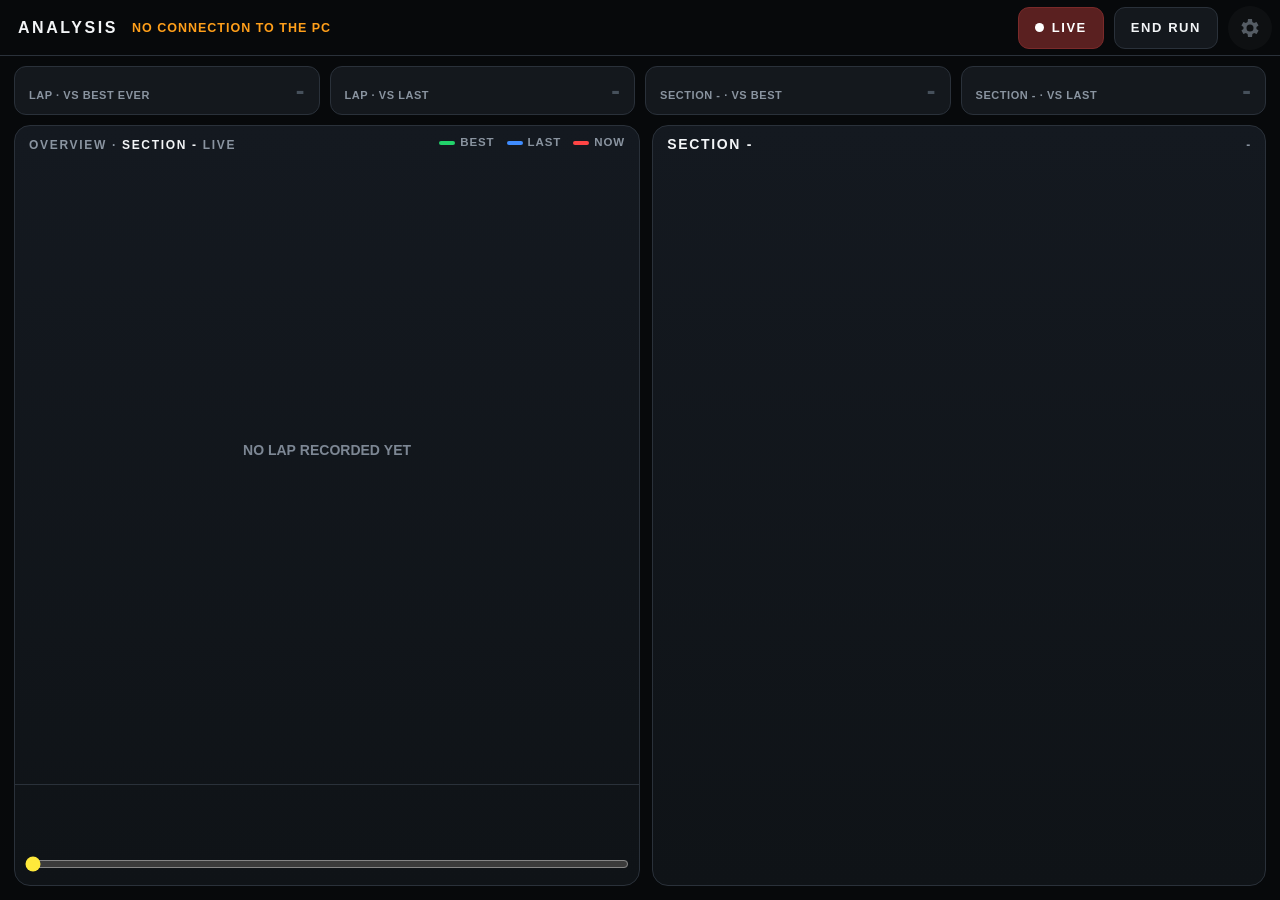
==== ui/analysis.html @ 8145147d "Add the analysis page: lap recorder, sections, baselines, map and graphs - core/recorder.py: records" ====
<!doctype html>
<html lang="en">
<head>
<meta charset="utf-8">
<meta name="viewport" content="width=device-width, initial-scale=1, maximum-scale=1, user-scalable=no, viewport-fit=cover">
<meta name="apple-mobile-web-app-capable" content="yes">
<meta name="mobile-web-app-capable" content="yes">
<meta name="apple-mobile-web-app-status-bar-style" content="black-translucent">
<meta name="apple-mobile-web-app-title" content="Analysis">
<meta name="theme-color" content="#07090b">
<link rel="apple-touch-icon" href="apple-touch-icon.png">
<title>Analysis</title>
<link rel="stylesheet" href="css/base.css">
<link id="rd-style" rel="stylesheet" href="styles/analysis/standard.css">
</head>
<!-- Analysis: where the time goes, section by section (docs/ANALYSIS.md). The bridge records the laps
     (core/recorder.py); this page shows the map with the sections on the left and the graphs of one
     section on the right: green = best (baseline), blue = last lap, red = the lap now. -->
<body data-page="analysis" data-styles="standard">
<main class="an">
  <header class="bar">
    <span class="title">ANALYSIS</span>
    <span class="what" id="what">WAITING FOR THE GAME</span>
    <span class="right">
      <button class="btn live on" id="live"><i></i>LIVE</button>
      <button class="btn review" id="review" hidden>TO REVIEW <b id="review-n">0</b></button>
      <button class="btn" id="end">END RUN</button>
      <button class="rd-tool settings" aria-label="Settings"></button>
    </span>
  </header>
  <section class="deltas">
    <div class="dl"><span>LAP · VS BEST EVER</span><b id="d-lap-best">-</b></div>
    <div class="dl"><span>LAP · VS LAST</span><b id="d-lap-last">-</b></div>
    <div class="dl"><span id="d-sec-best-t">SECTION · VS BEST</span><b id="d-sec-best">-</b></div>
    <div class="dl"><span id="d-sec-last-t">SECTION · VS LAST</span><b id="d-sec-last">-</b></div>
  </section>
  <section class="main">
    <div class="card mapcard">
      <div class="mapwrap"><canvas id="map"></canvas></div>
      <span class="tag" id="map-tag">OVERVIEW</span>
      <span class="legend"><span><i class="best"></i>BEST</span><span><i class="last"></i>LAST</span><span><i class="now"></i>NOW</span></span>
      <div class="strip">
        <div class="cells" id="cells"></div>
        <input type="range" id="slider" min="0" max="100" value="0" aria-label="Scroll the sections">
      </div>
    </div>
    <div class="card graphs">
      <div class="gh"><b id="g-title">SECTION -</b><span id="g-sub">-</span></div>
      <div class="gwrap"><canvas id="graphs"></canvas></div>
    </div>
  </section>
</main>
<div class="overlay" id="overlay" hidden></div>
<div class="pop" id="pop" hidden>
  <h3>TO REVIEW <span>NOTHING IS SAVED WITHOUT A TAP</span></h3>
  <div id="offers"></div>
  <div class="poprow">
    <button class="sbtn save wide" id="save-all">SAVE ALL</button>
    <button class="sbtn wide" id="pop-close">CLOSE</button>
  </div>
  <div class="undo" id="undo" hidden><span>Last saved: <b id="undo-label"></b> · previous baseline kept</span><button class="sbtn" id="undo-btn">UNDO</button></div>
</div>
<div class="modal" id="modal" hidden>
  <h2>RUN ENDED</h2>
  <div class="sub" id="m-sub"></div>
  <div class="stats">
    <div><span>LAPS</span><b id="m-laps">-</b></div>
    <div><span>BEST LAP</span><b id="m-best">-</b></div>
    <div><span>TO REVIEW</span><b id="m-open">-</b></div>
    <div><span>LAP FILES</span><b id="m-mb">-</b></div>
  </div>
  <div class="m-open" id="m-open-h"><h4>STILL TO REVIEW</h4><button class="sbtn save" id="m-save-all">SAVE ALL</button></div>
  <div class="m-offers" id="m-offers"></div>
  <div class="choice">
    <button class="big" id="keep-all">KEEP ALL LAPS<small id="keep-all-s"></small></button>
    <button class="big warn" id="keep-base">KEEP BASELINES ONLY<small id="keep-base-s"></small></button>
  </div>
</div>
<div class="rd-nodata"></div>
<script src="js/rd.js"></script>
<script src="js/analysis.js"></script>
<script>
  RD.start({ toolbar: false });
  const settings = document.querySelector(".settings");
  settings.innerHTML = RD.icons.gear;
  settings.addEventListener("click", () => RD.settings.open());
  RD.loadInfo();
  RD.analysis();
</script>
</body>
</html>
---- ui/css/base.css ----
/* Racing Dashboard base: colours, page lock, LED strip, RPM bar, toolbar, settings, buttons.
   Page styles (ui/styles/<page>/<style>.css) build on these tokens and classes. */

:root {
  --bg: #0a0c0f;
  --panel: #14181d;
  --panel-2: #1c2128;
  --line: #2a313a;
  --text: #f3f5f7;
  --dim: #8a94a0;
  --green: #22d36b;
  --yellow: #ffcc1f;
  --red: #ff3434;
  --blue: #2f7dff;
  --amber: #ff9f1a;
  --font: -apple-system, BlinkMacSystemFont, "SF Pro Display", "Segoe UI", Roboto, "Helvetica Neue", Arial, sans-serif;
  --mono: "SF Mono", ui-monospace, Menlo, Consolas, monospace;
  --touch: 56px;
  --safe-t: env(safe-area-inset-top, 0px);
  --safe-r: env(safe-area-inset-right, 0px);
  --safe-b: env(safe-area-inset-bottom, 0px);
  --safe-l: env(safe-area-inset-left, 0px);
  color-scheme: dark;
}

* { box-sizing: border-box; }

html, body {
  margin: 0;
  height: 100%;
  overflow: hidden;
  background: var(--bg);
  color: var(--text);
  font-family: var(--font);
  font-variant-numeric: tabular-nums;
  -webkit-text-size-adjust: 100%;
  -webkit-user-select: none;
  user-select: none;
  -webkit-touch-callout: none;
  -webkit-tap-highlight-color: transparent;
  touch-action: manipulation;
  overscroll-behavior: none;
}

button {
  font: inherit;
  color: inherit;
  background: none;
  border: 0;
  padding: 0;
  cursor: pointer;
  touch-action: manipulation;
}

/* ------------------------------------------------------------ LED shift strip */

/* The LEDs are round and as tall as the strip: give .rd-leds a height. */
.rd-leds {
  display: flex;
  justify-content: space-evenly;
  align-items: center;
}
.rd-leds i {
  flex: none;
  height: 100%;
  aspect-ratio: 1;
  border-radius: 50%;
  background: #1b2027;
  box-shadow: inset 0 0 0 1px #262d36;
}
.rd-leds i.on.g { background: var(--green); box-shadow: 0 0 12px var(--green); }
.rd-leds i.on.y { background: var(--yellow); box-shadow: 0 0 12px var(--yellow); }
.rd-leds i.on.r { background: var(--red); box-shadow: 0 0 12px var(--red); }
.rd-leds.shift i, .rd-leds.shift i.on { background: var(--blue); box-shadow: 0 0 16px var(--blue); animation: rd-flash 0.16s steps(1) infinite; }
.rd-leds.limiter i, .rd-leds.limiter i.on { background: var(--red); box-shadow: 0 0 16px var(--red); animation: rd-flash 0.1s steps(1) infinite; }

@keyframes rd-flash { 50% { opacity: 0.15; } }

/* ------------------------------------------------------------ rev lights (fields) */

/* Give .rd-revlights a height; the fields share the width. Unlit fields show a dim version of their colour. */
.rd-revlights {
  display: grid;
  grid-auto-flow: column;
  grid-auto-columns: 1fr;
  gap: 1.4vmin;
}
.rd-revlights i { border-radius: 0.6vmin; opacity: 0.15; }
.rd-revlights i.b { background: var(--blue); }
.rd-revlights i.g { background: var(--green); }
.rd-revlights i.y { background: var(--yellow); }
.rd-revlights i.r { background: var(--red); }
.rd-revlights i.on { opacity: 1; }
.rd-revlights i.on.b { box-shadow: 0 0 3vmin var(--blue); }
.rd-revlights i.on.g { box-shadow: 0 0 3vmin var(--green); }
.rd-revlights i.on.y { box-shadow: 0 0 3vmin var(--yellow); }
.rd-revlights i.on.r { box-shadow: 0 0 3vmin var(--red); }
.rd-revlights.shift i { animation: rd-flash 0.16s steps(1) infinite; }
.rd-revlights.limiter i { animation: rd-flash 0.1s steps(1) infinite; }

/* ------------------------------------------------------------ RPM bar */

.rd-rpmbar {
  --rpm: 0;
  --shift: 0.95;
  position: relative;
  overflow: hidden;
  background: #161a20;
  border-radius: 6px;
  box-shadow: inset 0 0 0 1px var(--line);
}
.rd-rpmbar .fill {
  position: absolute;
  inset: 0;
  /* the gradient stays fixed over the whole bar; the clip shows the part up to the rpm */
  clip-path: inset(0 calc((1 - var(--rpm)) * 100%) 0 0);
  background: linear-gradient(90deg, #1aa857, var(--green) 55%, var(--yellow) 80%, var(--red));
}
.rd-rpmbar.high .fill { filter: brightness(1.15); }
.rd-rpmbar.shift .fill { background: var(--blue); animation: rd-flash 0.16s steps(1) infinite; }
.rd-rpmbar .mark {
  position: absolute;
  top: 0;
  bottom: 0;
  left: calc(var(--shift) * 100%);
  width: 3px;
  margin-left: -1px;
  background: var(--text);
  opacity: 0.7;
}

/* ------------------------------------------------------------ no data */

.rd-nodata {
  display: none;
  position: fixed;
  left: 50%;
  bottom: calc(18px + var(--safe-b));
  transform: translateX(-50%);
  padding: 8px 16px;
  border-radius: 999px;
  background: #3a1d1d;
  color: #ffb3b3;
  font-size: 14px;
  font-weight: 700;
  letter-spacing: 0.08em;
  white-space: nowrap;
  z-index: 5;
}
.rd-notice .rd-nodata { display: block; }

/* ------------------------------------------------------------ toolbar */

.rd-toolbar {
  position: fixed;
  right: calc(8px + var(--safe-r));
  bottom: calc(8px + var(--safe-b));
  display: flex;
  gap: 8px;
  z-index: 10;
}
.rd-tool {
  width: 44px;
  height: 44px;
  border-radius: 50%;
  display: grid;
  place-items: center;
  color: var(--dim);
  background: rgba(255, 255, 255, 0.05);
  opacity: 0.55;
}
.rd-tool:active { opacity: 1; background: rgba(255, 255, 255, 0.15); }
.rd-tool svg { width: 24px; height: 24px; }

/* ------------------------------------------------------------ toast */

#rd-toast {
  position: fixed;
  left: 50%;
  top: calc(16px + var(--safe-t));
  transform: translate(-50%, -150%);
  padding: 10px 18px;
  border-radius: 10px;
  background: #2a2f37;
  color: var(--text);
  font-size: 15px;
  font-weight: 700;
  letter-spacing: 0.05em;
  transition: transform 0.2s;
  z-index: 30;
  max-width: 90vw;
  text-align: center;
}
#rd-toast.show { transform: translate(-50%, 0); }

/* ------------------------------------------------------------ settings overlay */

#rd-settings {
  position: fixed;
  inset: 0;
  z-index: 20;
  background: var(--bg);
  display: flex;
  flex-direction: column;
  padding: calc(12px + var(--safe-t)) calc(16px + var(--safe-r)) calc(12px + var(--safe-b)) calc(16px + var(--safe-l));
}
#rd-settings header {
  display: flex;
  align-items: center;
  justify-content: space-between;
  padding-bottom: 8px;
  border-bottom: 1px solid var(--line);
}
#rd-settings h2 { margin: 0; font-size: 20px; letter-spacing: 0.12em; }
.rd-back {
  min-width: 96px;
  min-height: var(--touch);
  border-radius: 10px;
  background: var(--panel-2);
  font-weight: 800;
  letter-spacing: 0.1em;
}
.rd-set-body { overflow-y: auto; -webkit-overflow-scrolling: touch; padding: 8px 0 24px; }
.rd-set-row { padding: 10px 0; border-bottom: 1px solid var(--panel-2); }
.rd-set-row h3 { margin: 0 0 8px; font-size: 13px; color: var(--dim); letter-spacing: 0.12em; }
.rd-choices { display: flex; flex-wrap: wrap; gap: 8px; }
.rd-choice {
  min-height: var(--touch);
  min-width: 96px;
  padding: 0 16px;
  border-radius: 10px;
  background: var(--panel);
  box-shadow: inset 0 0 0 1px var(--line);
  font-weight: 700;
  letter-spacing: 0.06em;
}
.rd-choice.active { background: var(--text); color: var(--bg); box-shadow: none; }
.rd-note { margin: 8px 0 0; color: var(--dim); font-size: 13px; }
.rd-info dl { display: grid; grid-template-columns: max-content 1fr; gap: 6px 16px; margin: 0; font-size: 15px; }
.rd-info dt { color: var(--dim); letter-spacing: 0.06em; }
.rd-info dd { margin: 0; overflow-wrap: anywhere; }

/* ------------------------------------------------------------ game buttons */

.rd-btn {
  position: relative;
  min-height: var(--touch);
  min-width: var(--touch);
  border-radius: 12px;
  background: var(--panel-2);
  box-shadow: inset 0 0 0 1px var(--line), 0 2px 0 #050608;
  display: flex;
  flex-direction: column;
  align-items: center;
  justify-content: center;
  gap: 4px;
  font-weight: 800;
  letter-spacing: 0.08em;
  text-align: center;
}
.rd-btn .val { font-size: 0.8em; color: var(--dim); font-weight: 700; }
.rd-btn.on { box-shadow: inset 0 0 0 2px var(--green), 0 2px 0 #050608; }
.rd-btn.on .val { color: var(--green); }
.rd-btn.pressed, .rd-btn:active { background: #2c333d; transform: translateY(1px); }
.rd-btn.hold::after {
  content: "HOLD";
  position: absolute;
  top: 6px;
  right: 8px;
  font-size: 9px;
  color: var(--dim);
  letter-spacing: 0.1em;
}
.rd-btn:disabled { opacity: 0.3; box-shadow: inset 0 0 0 1px var(--line); }
.rd-btn:disabled .val::after { content: "NO KEY"; }
---- ui/styles/analysis/standard.css ----
/* Analysis, style STANDARD: map with sections left, graphs of one section right (iPad landscape).
   Colours of the lines: green = best (baseline), blue = last lap, red = the lap now. */

:root {
  --bg: #07090b;
  --card-a: #141920;
  --card-b: #0f1317;
  --btn: #1d232b;
  --best: #22d36b;
  --last: #3f8cff;
  --now: #ff4545;
  --sel: #ffe93b;
}

html, body { background: var(--bg); }

.an {
  height: 100%;
  display: grid;
  grid-template-rows: auto auto minmax(0, 1fr);
  padding: var(--safe-t) var(--safe-r) var(--safe-b) var(--safe-l);
}

/* the chip of the other pages: here the header says why nothing is recorded */
.rd-nodata { display: none !important; }

/* ------------------------------------------------------------ header */

.bar {
  height: 56px;
  display: flex;
  align-items: center;
  gap: 14px;
  padding: 0 8px 0 18px;
  border-bottom: 1px solid var(--line);
  min-width: 0;
}
.bar .title { font-size: 16px; font-weight: 800; letter-spacing: 0.16em; }
.bar .what { min-width: 0; font-size: 12.5px; font-weight: 700; color: var(--dim); letter-spacing: 0.08em;
  white-space: nowrap; overflow: hidden; text-overflow: ellipsis; }
.bar .what b { color: var(--amber); font-weight: 800; }
.bar .right { margin-left: auto; display: flex; gap: 10px; align-items: center; flex: none; }
.bar .settings { opacity: 0.6; }

.btn {
  height: 42px;
  padding: 0 16px;
  border-radius: 11px;
  display: flex;
  align-items: center;
  gap: 8px;
  background: var(--panel);
  border: 1px solid var(--line);
  font-size: 13px;
  font-weight: 800;
  letter-spacing: 0.12em;
  white-space: nowrap;
}
.btn:active { background: var(--btn); }
.btn.live i { width: 9px; height: 9px; border-radius: 50%; background: currentColor; }
.btn.live.on { background: var(--now); border-color: var(--now); color: #fff; }
.btn.live.on.idle { background: #5a2020; border-color: #7a2a2a; }
.btn.review { border-color: rgba(255, 159, 26, 0.6); color: var(--amber); }
.btn.review b { background: var(--amber); color: #1a1200; border-radius: 999px; padding: 2px 8px; font-size: 12px; letter-spacing: 0; }
.btn[hidden] { display: none; }

/* ------------------------------------------------------------ always visible deltas */

.deltas { display: grid; grid-template-columns: repeat(4, minmax(0, 1fr)); gap: 10px; padding: 10px 14px 0; }
.dl {
  background: var(--panel);
  border: 1px solid var(--line);
  border-radius: 12px;
  padding: 8px 14px;
  display: flex;
  align-items: baseline;
  justify-content: space-between;
  gap: 8px;
  min-width: 0;
}
.dl span { font-size: 11px; font-weight: 700; color: var(--dim); letter-spacing: 0.05em; white-space: nowrap; overflow: hidden; text-overflow: ellipsis; }
.dl b { font-size: 26px; font-weight: 800; white-space: nowrap; }
.dl b.slower { color: var(--now); }
.dl b.faster { color: var(--best); }
.dl b.none { color: #46505b; }

/* ------------------------------------------------------------ map and graphs */

.main {
  min-height: 0;
  padding: 10px 14px 14px;
  display: grid;
  grid-template-columns: minmax(0, 1.02fr) minmax(0, 1fr);
  gap: 12px;
}
.card {
  position: relative;
  min-height: 0;
  min-width: 0;
  background: linear-gradient(180deg, var(--card-a), var(--card-b));
  border: 1px solid var(--line);
  border-radius: 16px;
}
.mapcard { display: grid; grid-template-rows: minmax(0, 1fr) auto; grid-template-columns: minmax(0, 1fr); overflow: hidden; }
.mapwrap { position: relative; min-height: 0; }
.mapwrap canvas, .gwrap canvas { position: absolute; inset: 0; width: 100%; height: 100%; display: block; }
.mapcard .tag { position: absolute; left: 14px; top: 12px; font-size: 12px; font-weight: 800; letter-spacing: 0.14em; color: var(--dim); pointer-events: none; }
.mapcard .tag b { color: var(--text); }
.legend { position: absolute; right: 14px; top: 10px; display: flex; gap: 12px; font-size: 11.5px; font-weight: 700; letter-spacing: 0.08em; color: var(--dim); pointer-events: none; }
.legend i { display: inline-block; width: 16px; height: 4px; border-radius: 2px; vertical-align: middle; margin-right: 5px; }
.legend i.best { background: var(--best); }
.legend i.last { background: var(--last); }
.legend i.now { background: var(--now); }

/* section strip: delta per section vs best and vs last, scrolls sideways on long tracks */
.strip { border-top: 1px solid var(--line); padding: 8px 10px 6px; }
.cells {
  display: grid;
  grid-auto-flow: column;
  grid-template-rows: auto 24px 24px;
  grid-auto-columns: minmax(36px, 1fr);
  gap: 3px;
  overflow-x: auto;
  scrollbar-width: none;
  scroll-behavior: smooth;
}
.cells::-webkit-scrollbar { display: none; }
.cells .h, .cells .n { font-size: 9.5px; font-weight: 700; color: var(--dim); letter-spacing: 0.06em; display: grid; align-items: center; }
.cells .n { text-align: center; justify-items: center; }
.cells .h { position: sticky; left: 0; background: #11161b; z-index: 1; padding-right: 4px; }
.cells .c {
  border-radius: 4px;
  display: grid;
  place-items: center;
  font-size: 9.5px;
  font-weight: 700;
  background: #1a2027;
  color: #8a94a0;
  cursor: pointer;
}
.cells .c.p { background: rgba(255, 69, 69, 0.22); color: #ff8a8a; }
.cells .c.pp { background: rgba(255, 69, 69, 0.45); color: #fff; }
.cells .c.m { background: rgba(34, 211, 107, 0.2); color: #7fe0a3; }
.cells .c.mm { background: rgba(34, 211, 107, 0.42); color: #fff; }
.cells .c.none { background: #12171c; color: #3a424c; }
.cells .c.sel { outline: 2px solid var(--sel); outline-offset: 1px; }
.cells .n.sel { color: var(--sel); }
.cells .n.rep::after { content: "\2009\21BB"; color: var(--amber); }
#slider { width: 100%; margin: 6px 0 0; accent-color: var(--sel); height: 22px; }
#slider[hidden] { display: none; }

.graphs { display: grid; grid-template-rows: auto minmax(0, 1fr); grid-template-columns: minmax(0, 1fr); padding: 8px 10px 6px; overflow: hidden; }
.graphs .gh { display: flex; justify-content: space-between; align-items: baseline; padding: 2px 4px 4px; gap: 10px; }
.graphs .gh b { font-size: 14px; font-weight: 800; letter-spacing: 0.12em; white-space: nowrap; }
.graphs .gh span { font-size: 12px; font-weight: 700; color: var(--dim); letter-spacing: 0.06em; white-space: nowrap; overflow: hidden; text-overflow: ellipsis; }
.graphs .gwrap { position: relative; min-height: 0; }

/* ------------------------------------------------------------ review offers and end of run */

.overlay { position: fixed; inset: 0; background: rgba(4, 6, 8, 0.62); z-index: 20; }
.overlay[hidden], .pop[hidden], .modal[hidden], .undo[hidden] { display: none; }
.pop {
  position: fixed;
  right: calc(14px + var(--safe-r));
  top: calc(62px + var(--safe-t));
  width: min(480px, calc(100% - 28px));
  max-height: calc(100% - 80px);
  overflow-y: auto;
  background: #151a20;
  border: 1px solid #3a2a10;
  border-radius: 16px;
  box-shadow: 0 20px 50px rgba(0, 0, 0, 0.6);
  padding: 14px;
  z-index: 21;
}
.pop h3 { margin: 0 0 10px; font-size: 14px; font-weight: 800; letter-spacing: 0.14em; display: flex; justify-content: space-between; gap: 10px; }
.pop h3 span { color: var(--dim); font-size: 12px; letter-spacing: 0.06em; }
.offer {
  display: grid;
  grid-template-columns: minmax(0, 1fr) auto auto;
  gap: 8px;
  align-items: center;
  padding: 10px;
  border-radius: 12px;
  background: #0f1317;
  border: 1px solid var(--line);
  margin-bottom: 8px;
}
.offer .w { font-size: 14px; font-weight: 700; }
.offer .w small { display: block; font-size: 12px; font-weight: 600; color: var(--dim); margin-top: 3px; letter-spacing: 0.02em; }
.offer .w em { font-style: normal; color: var(--best); font-weight: 800; }
.offer .inv { color: var(--amber); font-size: 10.5px; font-weight: 800; letter-spacing: 0.1em; margin-left: 6px; }
.pop .none, .modal .none { color: var(--dim); font-size: 13px; padding: 6px 2px 10px; }
.sbtn {
  height: 46px;
  min-width: 76px;
  padding: 0 12px;
  border-radius: 11px;
  display: grid;
  place-items: center;
  font-size: 13px;
  font-weight: 800;
  letter-spacing: 0.1em;
  border: 1px solid var(--line);
  background: var(--btn);
}
.sbtn.save { background: var(--best); color: #04140a; border-color: var(--best); }
.sbtn:active { filter: brightness(1.25); }
.poprow { display: grid; grid-template-columns: 1fr 1fr; gap: 8px; margin: 2px 0 6px; }
.undo { margin-top: 6px; display: flex; justify-content: space-between; align-items: center; gap: 10px; padding: 10px 12px; border-radius: 12px; border: 1px dashed #3a434d; font-size: 13px; font-weight: 600; color: var(--dim); }
.undo b { color: var(--text); }

.modal {
  position: fixed;
  left: 50%;
  top: 50%;
  transform: translate(-50%, -50%);
  width: min(720px, calc(100% - 28px));
  max-height: calc(100% - 28px);
  overflow-y: auto;
  background: #151a20;
  border: 1px solid var(--line);
  border-radius: 20px;
  box-shadow: 0 30px 70px rgba(0, 0, 0, 0.7);
  padding: 22px;
  z-index: 22;
}
.modal h2 { margin: 0; font-size: 22px; font-weight: 800; letter-spacing: 0.12em; }
.modal .sub { font-size: 14px; font-weight: 600; color: var(--dim); margin: 6px 0 16px; }
.stats { display: grid; grid-template-columns: repeat(4, minmax(0, 1fr)); gap: 10px; margin-bottom: 16px; }
.stats div { background: #0f1317; border: 1px solid var(--line); border-radius: 12px; padding: 10px 12px; }
.stats span { font-size: 11px; font-weight: 700; color: var(--dim); letter-spacing: 0.1em; }
.stats b { display: block; font-size: 22px; font-weight: 800; margin-top: 2px; }
.m-open { display: flex; justify-content: space-between; align-items: center; margin-bottom: 8px; }
.m-open[hidden] { display: none; }
.m-offers { max-height: 34vh; overflow-y: auto; }
.modal h4 { margin: 4px 0; font-size: 12.5px; font-weight: 800; letter-spacing: 0.14em; color: var(--amber); }
.choice { display: grid; grid-template-columns: 1fr 1fr; gap: 12px; margin-top: 14px; }
.big {
  min-height: 64px;
  border-radius: 14px;
  display: flex;
  flex-direction: column;
  justify-content: center;
  align-items: center;
  font-size: 15px;
  font-weight: 800;
  letter-spacing: 0.1em;
  border: 1px solid var(--line);
  background: var(--btn);
}
.big small { font-size: 12px; font-weight: 600; letter-spacing: 0.02em; color: var(--dim); margin-top: 3px; }
.big.warn { border-color: rgba(255, 69, 69, 0.6); color: #ff8a8a; }

/* ------------------------------------------------------------ smaller screens: map above the graphs */

@media (max-width: 900px), (orientation: portrait) {
  .an { height: auto; min-height: 100%; }
  html, body { overflow-y: auto; }
  .deltas { grid-template-columns: repeat(2, minmax(0, 1fr)); }
  .main { grid-template-columns: minmax(0, 1fr); grid-template-rows: 62vh 78vh; }
  .bar .what { display: none; }
}
@media (max-width: 600px) {
  .btn { padding: 0 10px; letter-spacing: 0.06em; }
  .bar { gap: 8px; padding-left: 12px; }
  .bar .title { font-size: 0; }
  .dl b { font-size: 20px; }
}
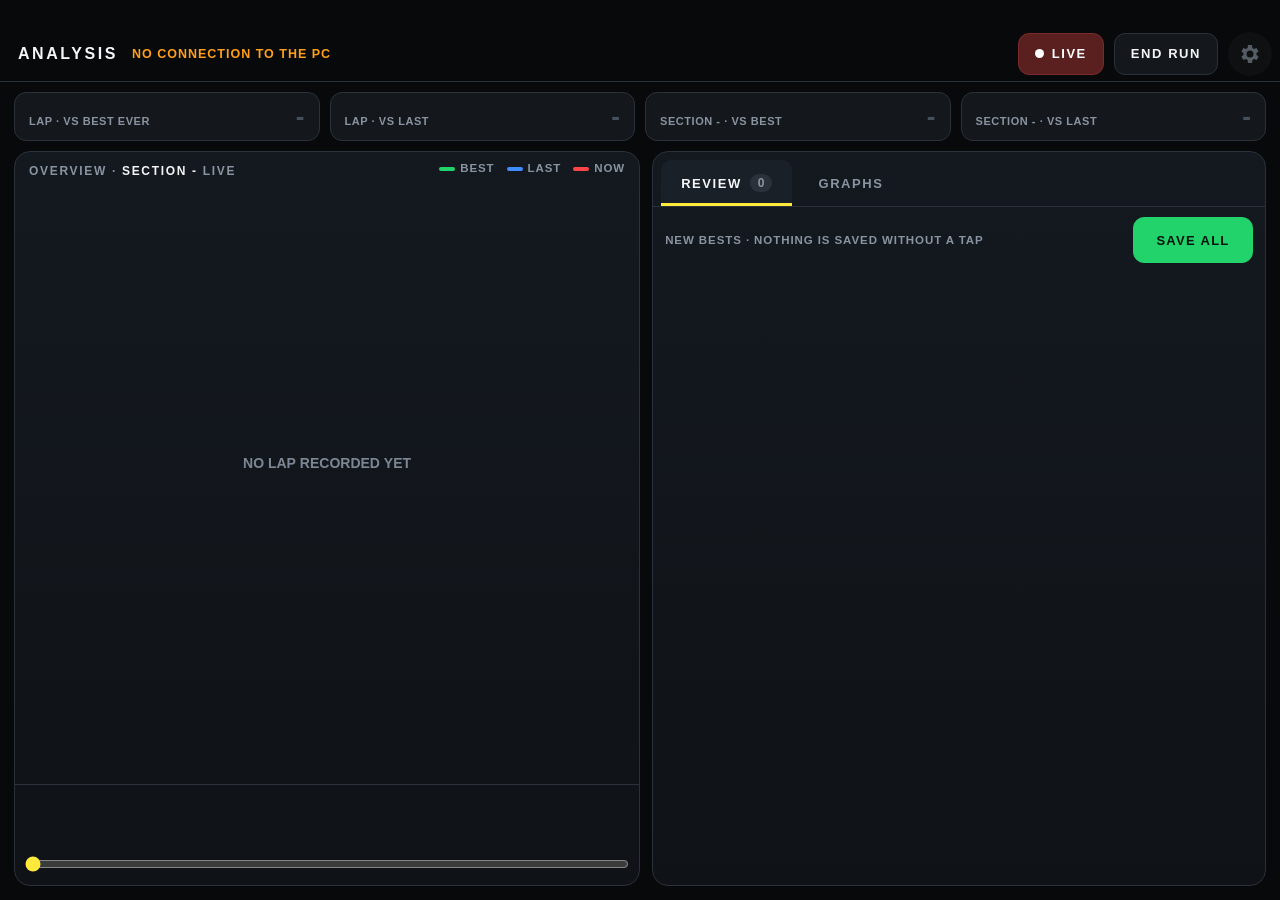
==== commit ac563b1f: "Prototype: REVIEW / GRAPHS tabs on the analysis page (waiting for the owner's OK) - right side: REVI" ====
--- a/ui/analysis.html
+++ b/ui/analysis.html
@@ -23,7 +23,6 @@
     <span class="what" id="what">WAITING FOR THE GAME</span>
     <span class="right">
       <button class="btn live on" id="live"><i></i>LIVE</button>
-      <button class="btn review" id="review" hidden>TO REVIEW <b id="review-n">0</b></button>
       <button class="btn" id="end">END RUN</button>
       <button class="rd-tool settings" aria-label="Settings"></button>
     </span>
@@ -44,22 +43,24 @@
         <input type="range" id="slider" min="0" max="100" value="0" aria-label="Scroll the sections">
       </div>
     </div>
-    <div class="card graphs">
-      <div class="gh"><b id="g-title">SECTION -</b><span id="g-sub">-</span></div>
-      <div class="gwrap"><canvas id="graphs"></canvas></div>
+    <div class="card side">
+      <div class="tabs">
+        <button class="tab on" data-tab="review">REVIEW <b id="tab-n">0</b></button>
+        <button class="tab" data-tab="graphs">GRAPHS</button>
+      </div>
+      <div class="pane review" id="pane-review">
+        <div class="rv-head"><span>NEW BESTS · NOTHING IS SAVED WITHOUT A TAP</span><button class="sbtn save" id="save-all">SAVE ALL</button></div>
+        <div class="rv-list" id="offers"></div>
+        <div class="undo" id="undo" hidden><span>Last saved: <b id="undo-label"></b> · previous baseline kept</span><button class="sbtn" id="undo-btn">UNDO</button></div>
+      </div>
+      <div class="pane graphs" id="pane-graphs" hidden>
+        <div class="gh"><b id="g-title">SECTION -</b><span id="g-sub">-</span></div>
+        <div class="gwrap"><canvas id="graphs"></canvas></div>
+      </div>
     </div>
   </section>
 </main>
 <div class="overlay" id="overlay" hidden></div>
-<div class="pop" id="pop" hidden>
-  <h3>TO REVIEW <span>NOTHING IS SAVED WITHOUT A TAP</span></h3>
-  <div id="offers"></div>
-  <div class="poprow">
-    <button class="sbtn save wide" id="save-all">SAVE ALL</button>
-    <button class="sbtn wide" id="pop-close">CLOSE</button>
-  </div>
-  <div class="undo" id="undo" hidden><span>Last saved: <b id="undo-label"></b> · previous baseline kept</span><button class="sbtn" id="undo-btn">UNDO</button></div>
-</div>
 <div class="modal" id="modal" hidden>
   <h2>RUN ENDED</h2>
   <div class="sub" id="m-sub"></div>
--- a/ui/styles/analysis/standard.css
+++ b/ui/styles/analysis/standard.css
@@ -10,6 +10,7 @@
   --last: #3f8cff;
   --now: #ff4545;
   --sel: #ffe93b;
+  --top-gap: 0px;     /* extra space above the header in landscape: the iPad screen fades at its top edge */
 }
 
 html, body { background: var(--bg); }
@@ -18,8 +19,9 @@
   height: 100%;
   display: grid;
   grid-template-rows: auto auto minmax(0, 1fr);
-  padding: var(--safe-t) var(--safe-r) var(--safe-b) var(--safe-l);
-}
+  padding: calc(var(--safe-t) + var(--top-gap)) var(--safe-r) var(--safe-b) var(--safe-l);
+}
+@media (orientation: landscape) { :root { --top-gap: 26px; } }
 
 /* the chip of the other pages: here the header says why nothing is recorded */
 .rd-nodata { display: none !important; }
@@ -143,12 +145,40 @@
 .cells .c.m { background: rgba(34, 211, 107, 0.2); color: #7fe0a3; }
 .cells .c.mm { background: rgba(34, 211, 107, 0.42); color: #fff; }
 .cells .c.none { background: #12171c; color: #3a424c; }
+.cells .c.old { opacity: 0.55; }     /* not reached in this lap yet: the last lap's value */
 .cells .c.sel { outline: 2px solid var(--sel); outline-offset: 1px; }
 .cells .n.sel { color: var(--sel); }
 .cells .n.rep::after { content: "\2009\21BB"; color: var(--amber); }
 #slider { width: 100%; margin: 6px 0 0; accent-color: var(--sel); height: 22px; }
 #slider[hidden] { display: none; }
 
+.side { display: grid; grid-template-rows: auto minmax(0, 1fr); grid-template-columns: minmax(0, 1fr); overflow: hidden; }
+.tabs { display: flex; gap: 6px; padding: 8px 8px 0; border-bottom: 1px solid var(--line); }
+.tab {
+  height: 46px;
+  padding: 0 20px;
+  border-radius: 11px 11px 0 0;
+  font-size: 13px;
+  font-weight: 800;
+  letter-spacing: 0.12em;
+  color: var(--dim);
+  display: flex;
+  align-items: center;
+  gap: 8px;
+}
+.tab.on { color: var(--text); background: #1a2027; box-shadow: inset 0 -3px 0 var(--sel); }
+.tab b { background: var(--amber); color: #1a1200; border-radius: 999px; padding: 2px 8px; font-size: 12px; letter-spacing: 0; }
+.tab b.zero { background: #2a313a; color: var(--dim); }
+.pane { min-height: 0; }
+.pane[hidden] { display: none; }
+.review { display: grid; grid-template-rows: auto minmax(0, 1fr) auto; padding: 10px 12px 12px; gap: 8px; }
+.rv-head { display: flex; justify-content: space-between; align-items: center; gap: 10px; }
+.rv-head span { font-size: 11.5px; font-weight: 700; color: var(--dim); letter-spacing: 0.08em; }
+.rv-head .sbtn { min-width: 120px; }
+.rv-list { overflow-y: auto; min-height: 0; }
+.rv-list .offer .w { cursor: pointer; }
+.rv-list .offer .w small b { color: var(--text); font-weight: 700; }
+.rv-list .none { color: var(--dim); font-size: 14px; line-height: 1.5; padding: 24px 8px; text-align: center; }
 .graphs { display: grid; grid-template-rows: auto minmax(0, 1fr); grid-template-columns: minmax(0, 1fr); padding: 8px 10px 6px; overflow: hidden; }
 .graphs .gh { display: flex; justify-content: space-between; align-items: baseline; padding: 2px 4px 4px; gap: 10px; }
 .graphs .gh b { font-size: 14px; font-weight: 800; letter-spacing: 0.12em; white-space: nowrap; }
@@ -162,7 +192,7 @@
 .pop {
   position: fixed;
   right: calc(14px + var(--safe-r));
-  top: calc(62px + var(--safe-t));
+  top: calc(62px + var(--safe-t) + var(--top-gap));
   width: min(480px, calc(100% - 28px));
   max-height: calc(100% - 80px);
   overflow-y: auto;
@@ -206,6 +236,7 @@
 }
 .sbtn.save { background: var(--best); color: #04140a; border-color: var(--best); }
 .sbtn:active { filter: brightness(1.25); }
+.sbtn:disabled { opacity: 0.35; }
 .poprow { display: grid; grid-template-columns: 1fr 1fr; gap: 8px; margin: 2px 0 6px; }
 .undo { margin-top: 6px; display: flex; justify-content: space-between; align-items: center; gap: 10px; padding: 10px 12px; border-radius: 12px; border: 1px dashed #3a434d; font-size: 13px; font-weight: 600; color: var(--dim); }
 .undo b { color: var(--text); }
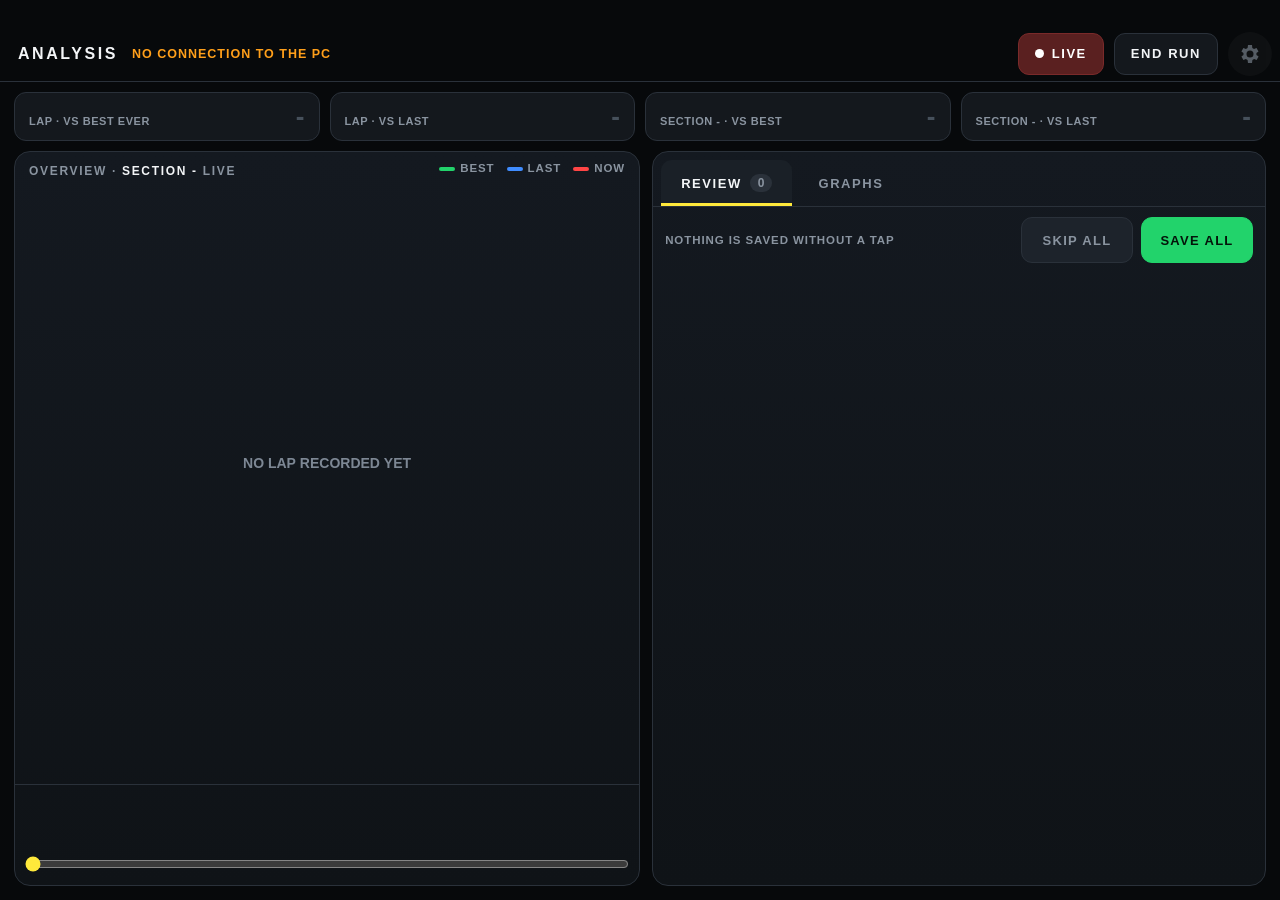
==== commit 9fa12380: "Analysis page: REVIEW / GRAPHS tabs and SKIP ALL - right side: REVIEW (start view) with the open off" ====
--- a/ui/analysis.html
+++ b/ui/analysis.html
@@ -49,7 +49,7 @@
         <button class="tab" data-tab="graphs">GRAPHS</button>
       </div>
       <div class="pane review" id="pane-review">
-        <div class="rv-head"><span>NEW BESTS · NOTHING IS SAVED WITHOUT A TAP</span><button class="sbtn save" id="save-all">SAVE ALL</button></div>
+        <div class="rv-head"><span>NOTHING IS SAVED WITHOUT A TAP</span><span class="rv-all"><button class="sbtn" id="skip-all">SKIP ALL</button><button class="sbtn save" id="save-all">SAVE ALL</button></span></div>
         <div class="rv-list" id="offers"></div>
         <div class="undo" id="undo" hidden><span>Last saved: <b id="undo-label"></b> · previous baseline kept</span><button class="sbtn" id="undo-btn">UNDO</button></div>
       </div>
@@ -70,7 +70,7 @@
     <div><span>TO REVIEW</span><b id="m-open">-</b></div>
     <div><span>LAP FILES</span><b id="m-mb">-</b></div>
   </div>
-  <div class="m-open" id="m-open-h"><h4>STILL TO REVIEW</h4><button class="sbtn save" id="m-save-all">SAVE ALL</button></div>
+  <div class="m-open" id="m-open-h"><h4>STILL TO REVIEW</h4><span class="rv-all"><button class="sbtn" id="m-skip-all">SKIP ALL</button><button class="sbtn save" id="m-save-all">SAVE ALL</button></span></div>
   <div class="m-offers" id="m-offers"></div>
   <div class="choice">
     <button class="big" id="keep-all">KEEP ALL LAPS<small id="keep-all-s"></small></button>
--- a/ui/styles/analysis/standard.css
+++ b/ui/styles/analysis/standard.css
@@ -174,7 +174,9 @@
 .review { display: grid; grid-template-rows: auto minmax(0, 1fr) auto; padding: 10px 12px 12px; gap: 8px; }
 .rv-head { display: flex; justify-content: space-between; align-items: center; gap: 10px; }
 .rv-head span { font-size: 11.5px; font-weight: 700; color: var(--dim); letter-spacing: 0.08em; }
-.rv-head .sbtn { min-width: 120px; }
+.rv-all { display: flex; gap: 8px; flex: none; }
+.rv-all .sbtn { min-width: 112px; }
+.sbtn.armed { border-color: var(--now); color: #ff8a8a; }
 .rv-list { overflow-y: auto; min-height: 0; }
 .rv-list .offer .w { cursor: pointer; }
 .rv-list .offer .w small b { color: var(--text); font-weight: 700; }
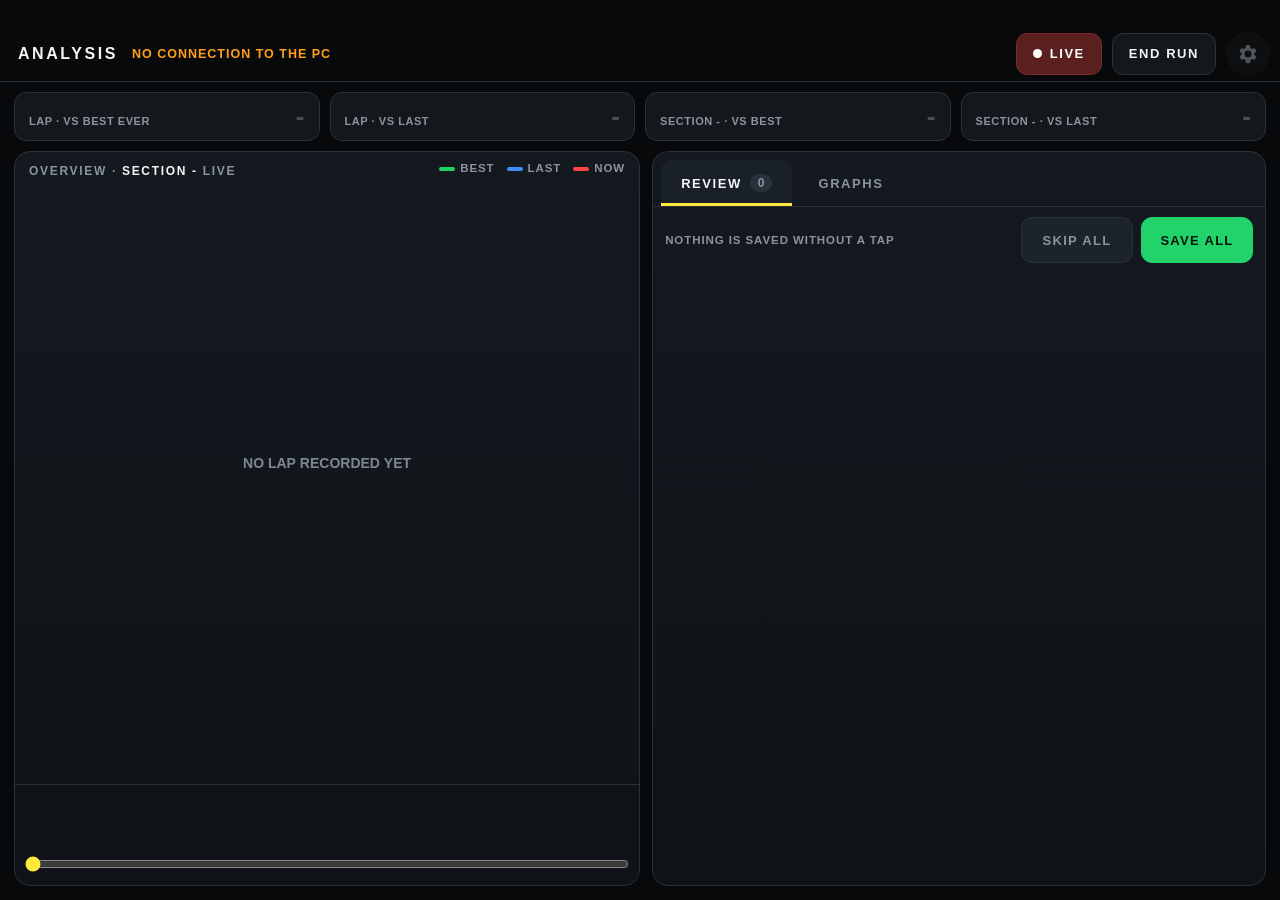
==== commit 4cf66e26: "Analysis cursor, settings button in one place, gear numbers, /Racing_Dashboard home - Analysis: BACK" ====
--- a/ui/analysis.html
+++ b/ui/analysis.html
@@ -24,7 +24,6 @@
     <span class="right">
       <button class="btn live on" id="live"><i></i>LIVE</button>
       <button class="btn" id="end">END RUN</button>
-      <button class="rd-tool settings" aria-label="Settings"></button>
     </span>
   </header>
   <section class="deltas">
@@ -36,6 +35,7 @@
   <section class="main">
     <div class="card mapcard">
       <div class="mapwrap"><canvas id="map"></canvas></div>
+      <button class="btn back" id="back" hidden>&lsaquo; BACK</button>
       <span class="tag" id="map-tag">OVERVIEW</span>
       <span class="legend"><span><i class="best"></i>BEST</span><span><i class="last"></i>LAST</span><span><i class="now"></i>NOW</span></span>
       <div class="strip">
@@ -81,10 +81,7 @@
 <script src="js/rd.js"></script>
 <script src="js/analysis.js"></script>
 <script>
-  RD.start({ toolbar: false });
-  const settings = document.querySelector(".settings");
-  settings.innerHTML = RD.icons.gear;
-  settings.addEventListener("click", () => RD.settings.open());
+  RD.start();
   RD.loadInfo();
   RD.analysis();
 </script>
--- a/ui/css/base.css
+++ b/ui/css/base.css
@@ -20,6 +20,7 @@
   --safe-r: env(safe-area-inset-right, 0px);
   --safe-b: env(safe-area-inset-bottom, 0px);
   --safe-l: env(safe-area-inset-left, 0px);
+  --top-gap: 0px;          /* landscape: 26 px, the iPad screen fades at its top edge */
   color-scheme: dark;
 }
 
@@ -151,10 +152,16 @@
 
 /* ------------------------------------------------------------ toolbar */
 
+/* iPad in landscape: the top edge of the screen fades into the frame, so pages start about 5 mm lower
+   (an iPad shows about 132 CSS px per inch: 5 mm = 26 px); not on a phone in landscape */
+@media (orientation: landscape) and (min-height: 600px) { :root { --top-gap: 26px; } }
+
+/* the settings button: the same size and place on every page (top right, in the header of DASH and
+   ANALYSIS); pages keep this corner free */
 .rd-toolbar {
   position: fixed;
-  right: calc(8px + var(--safe-r));
-  bottom: calc(8px + var(--safe-b));
+  top: calc(6px + var(--safe-t) + var(--top-gap));
+  right: calc(10px + var(--safe-r));
   display: flex;
   gap: 8px;
   z-index: 10;
@@ -202,7 +209,7 @@
   background: var(--bg);
   display: flex;
   flex-direction: column;
-  padding: calc(12px + var(--safe-t)) calc(16px + var(--safe-r)) calc(12px + var(--safe-b)) calc(16px + var(--safe-l));
+  padding: calc(16px + var(--safe-t) + var(--top-gap)) calc(16px + var(--safe-r)) calc(16px + var(--safe-b)) calc(16px + var(--safe-l));
 }
 #rd-settings header {
   display: flex;
--- a/ui/styles/analysis/standard.css
+++ b/ui/styles/analysis/standard.css
@@ -10,7 +10,6 @@
   --last: #3f8cff;
   --now: #ff4545;
   --sel: #ffe93b;
-  --top-gap: 0px;     /* extra space above the header in landscape: the iPad screen fades at its top edge */
 }
 
 html, body { background: var(--bg); }
@@ -21,7 +20,6 @@
   grid-template-rows: auto auto minmax(0, 1fr);
   padding: calc(var(--safe-t) + var(--top-gap)) var(--safe-r) var(--safe-b) var(--safe-l);
 }
-@media (orientation: landscape) { :root { --top-gap: 26px; } }
 
 /* the chip of the other pages: here the header says why nothing is recorded */
 .rd-nodata { display: none !important; }
@@ -33,7 +31,7 @@
   display: flex;
   align-items: center;
   gap: 14px;
-  padding: 0 8px 0 18px;
+  padding: 0 64px 0 18px;                    /* right: the settings button (base.css) */
   border-bottom: 1px solid var(--line);
   min-width: 0;
 }
@@ -42,7 +40,6 @@
   white-space: nowrap; overflow: hidden; text-overflow: ellipsis; }
 .bar .what b { color: var(--amber); font-weight: 800; }
 .bar .right { margin-left: auto; display: flex; gap: 10px; align-items: center; flex: none; }
-.bar .settings { opacity: 0.6; }
 
 .btn {
   height: 42px;
@@ -108,6 +105,10 @@
 .mapwrap canvas, .gwrap canvas { position: absolute; inset: 0; width: 100%; height: 100%; display: block; }
 .mapcard .tag { position: absolute; left: 14px; top: 12px; font-size: 12px; font-weight: 800; letter-spacing: 0.14em; color: var(--dim); pointer-events: none; }
 .mapcard .tag b { color: var(--text); }
+.mapcard .tag.shift { left: 104px; top: 18px; }
+.mapcard .btn.back { position: absolute; left: 10px; top: 8px; z-index: 2; height: 34px; padding: 0 14px 0 10px; font-size: 13px; }
+.mapcard .btn.back[hidden] { display: none; }
+#map { touch-action: none; }                 /* the finger drags the cursor, the page does not scroll */
 .legend { position: absolute; right: 14px; top: 10px; display: flex; gap: 12px; font-size: 11.5px; font-weight: 700; letter-spacing: 0.08em; color: var(--dim); pointer-events: none; }
 .legend i { display: inline-block; width: 16px; height: 4px; border-radius: 2px; vertical-align: middle; margin-right: 5px; }
 .legend i.best { background: var(--best); }
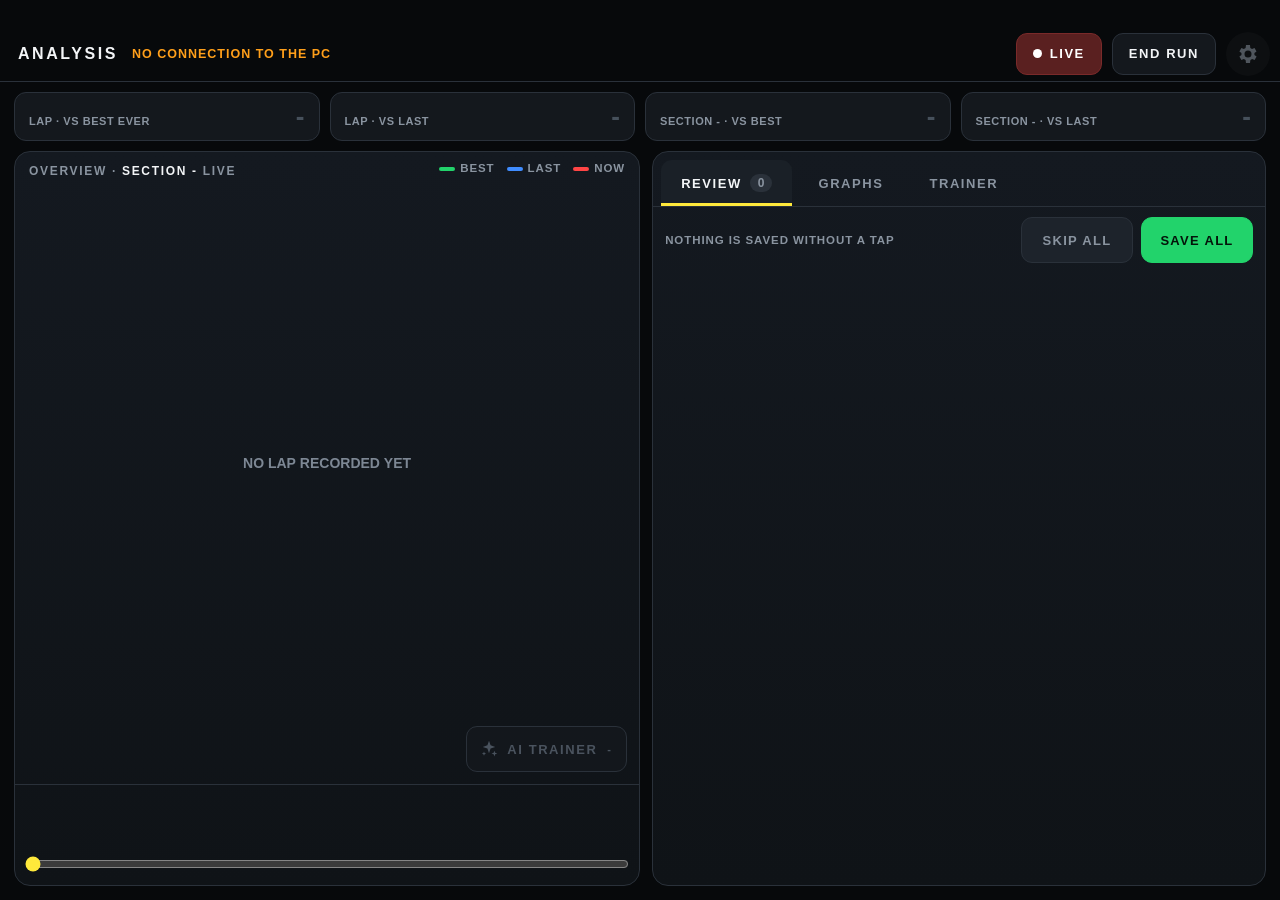
==== commit 6a5dbc3e: "AI trainer on the analysis page - AI TRAINER button on the map: WHOLE TRACK in the overview, SECTION" ====
--- a/ui/analysis.html
+++ b/ui/analysis.html
@@ -34,7 +34,7 @@
   </section>
   <section class="main">
     <div class="card mapcard">
-      <div class="mapwrap"><canvas id="map"></canvas></div>
+      <div class="mapwrap"><canvas id="map"></canvas><button class="btn ai off" id="ai" disabled><svg viewBox="0 0 24 24" aria-hidden="true"><path fill="currentColor" d="M12 2l1.9 5.6L19.5 9.5l-5.6 1.9L12 17l-1.9-5.6L4.5 9.5l5.6-1.9zM18.5 14l.9 2.6 2.6.9-2.6.9-.9 2.6-.9-2.6-2.6-.9 2.6-.9zM6 15l.7 1.8 1.8.7-1.8.7L6 20l-.7-1.8-1.8-.7 1.8-.7z"/></svg>AI TRAINER<small id="ai-what">-</small></button></div>
       <button class="btn back" id="back" hidden>&lsaquo; BACK</button>
       <span class="tag" id="map-tag">OVERVIEW</span>
       <span class="legend"><span><i class="best"></i>BEST</span><span><i class="last"></i>LAST</span><span><i class="now"></i>NOW</span></span>
@@ -47,12 +47,14 @@
       <div class="tabs">
         <button class="tab on" data-tab="review">REVIEW <b id="tab-n">0</b></button>
         <button class="tab" data-tab="graphs">GRAPHS</button>
+        <button class="tab" data-tab="trainer">TRAINER</button>
       </div>
       <div class="pane review" id="pane-review">
         <div class="rv-head"><span>NOTHING IS SAVED WITHOUT A TAP</span><span class="rv-all"><button class="sbtn" id="skip-all">SKIP ALL</button><button class="sbtn save" id="save-all">SAVE ALL</button></span></div>
         <div class="rv-list" id="offers"></div>
         <div class="undo" id="undo" hidden><span>Last saved: <b id="undo-label"></b> · previous baseline kept</span><button class="sbtn" id="undo-btn">UNDO</button></div>
       </div>
+      <div class="pane trainer" id="pane-trainer" hidden></div>
       <div class="pane graphs" id="pane-graphs" hidden>
         <div class="gh"><b id="g-title">SECTION -</b><span id="g-sub">-</span></div>
         <div class="gwrap"><canvas id="graphs"></canvas></div>
--- a/ui/css/base.css
+++ b/ui/css/base.css
@@ -243,6 +243,21 @@
 }
 .rd-choice.active { background: var(--text); color: var(--bg); box-shadow: none; }
 .rd-note { margin: 8px 0 0; color: var(--dim); font-size: 13px; }
+/* AI trainer rows (docs/TRAINER.md) */
+.rd-ai-grid { display: grid; grid-template-columns: 130px minmax(0, 1fr); gap: 10px 14px; align-items: center; margin-top: 12px; }
+.rd-ai-grid .k { font-size: 12px; color: var(--dim); letter-spacing: 0.12em; font-weight: 700; }
+.rd-ai-key { display: flex; gap: 8px; align-items: center; flex-wrap: wrap; }
+.rd-ai-key input { flex: 1; min-width: 200px; min-height: 52px; padding: 0 14px; border-radius: 10px; border: 0; background: #0d1014;
+  box-shadow: inset 0 0 0 1px var(--line); color: var(--text); font: 600 15px ui-monospace, Consolas, monospace; }
+.rd-ai-model { align-self: center; margin-left: 6px; font: 600 13px ui-monospace, Consolas, monospace; color: var(--dim); }
+.rd-ai-status { display: flex; align-items: center; gap: 10px; font-size: 14px; flex-wrap: wrap; }
+.rd-ai-status i { width: 10px; height: 10px; border-radius: 50%; background: var(--dim); }
+.rd-ai-status.ok i { background: var(--green); box-shadow: 0 0 8px var(--green); }
+.rd-ai-status.error i { background: #ff9f1a; }
+.rd-ai-status b { letter-spacing: 0.1em; }
+.rd-ai-status.ok b { color: var(--green); }
+.rd-ai-status.error b { color: #ff9f1a; }
+.rd-ai-status span { color: var(--dim); font-size: 13px; }
 .rd-info dl { display: grid; grid-template-columns: max-content 1fr; gap: 6px 16px; margin: 0; font-size: 15px; }
 .rd-info dt { color: var(--dim); letter-spacing: 0.06em; }
 .rd-info dd { margin: 0; overflow-wrap: anywhere; }
--- a/ui/styles/analysis/standard.css
+++ b/ui/styles/analysis/standard.css
@@ -109,6 +109,37 @@
 .mapcard .btn.back { position: absolute; left: 10px; top: 8px; z-index: 2; height: 34px; padding: 0 14px 0 10px; font-size: 13px; }
 .mapcard .btn.back[hidden] { display: none; }
 #map { touch-action: none; }                 /* the finger drags the cursor, the page does not scroll */
+
+/* AI trainer: the button on the map and the TRAINER tab (docs/TRAINER.md) */
+.mapwrap .btn.ai { position: absolute; right: 12px; bottom: 12px; z-index: 2; height: 46px; padding: 0 14px 0 12px; gap: 8px;
+  border-color: rgba(176, 140, 255, 0.55); color: #d9ccff; background: rgba(40, 30, 70, 0.85); }
+.mapwrap .btn.ai svg { width: 20px; height: 20px; color: #b08cff; }
+.mapwrap .btn.ai small { font-size: 11px; color: #a99bd0; letter-spacing: 0.1em; margin-left: 2px; }
+.mapwrap .btn.ai.off { border-color: var(--line); color: #4a535e; background: rgba(20, 24, 29, 0.85); }
+.mapwrap .btn.ai.off svg, .mapwrap .btn.ai.off small { color: #4a535e; }
+.trainer { display: grid; grid-template-rows: auto auto minmax(0, 1fr) auto; padding: 12px 14px 12px; gap: 12px; }
+.tr-head { display: flex; justify-content: space-between; align-items: center; gap: 10px; }
+.tr-head b { display: block; font-size: 14px; font-weight: 800; letter-spacing: 0.12em; }
+.tr-head span { font-size: 12px; font-weight: 700; color: var(--dim); letter-spacing: 0.06em; }
+.tr-sum { font-size: 15px; line-height: 1.45; color: var(--text); padding: 10px 12px; border-radius: 12px;
+  background: rgba(176, 140, 255, 0.08); border: 1px solid rgba(176, 140, 255, 0.25); }
+.tr-sum.err { background: rgba(255, 159, 26, 0.08); border-color: rgba(255, 159, 26, 0.35); }
+.tr-sum small { display: block; margin-top: 6px; font-size: 13px; color: var(--dim); }
+.tips { display: grid; gap: 10px; align-content: start; overflow-y: auto; min-height: 0; }
+.tip { display: grid; grid-template-columns: 34px minmax(0, 1fr) auto; gap: 12px; align-items: start; padding: 12px;
+  border-radius: 12px; background: #151a20; border: 1px solid var(--line); cursor: pointer; }
+.tip i { font-style: normal; width: 34px; height: 34px; border-radius: 50%; display: grid; place-items: center;
+  background: #b08cff; color: #160d2b; font-weight: 900; font-size: 16px; }
+.tip h4 { margin: 0 0 4px; font-size: 13.5px; font-weight: 800; letter-spacing: 0.1em; }
+.tip h4 span { margin-left: 10px; font-size: 11.5px; color: var(--sel); letter-spacing: 0.08em; white-space: nowrap; }
+.tip p { margin: 0; font-size: 14px; line-height: 1.45; color: #c3cad3; }
+.tip em { font-style: normal; font-size: 16px; font-weight: 800; color: #7fe0a3; white-space: nowrap; }
+.tr-note { font-size: 13px; color: var(--dim); line-height: 1.4; }
+.tr-none { color: var(--dim); font-size: 14px; line-height: 1.5; padding: 24px 8px; text-align: center; }
+.tr-foot { display: flex; flex-direction: column; gap: 6px; font-size: 11.5px; font-weight: 700; color: var(--dim); letter-spacing: 0.06em; }
+.tr-hist button { display: inline-block; margin: 2px 4px 0 0; padding: 4px 8px; border-radius: 8px; background: #1a2027;
+  color: #aab3be; font-weight: 700; font-size: 11.5px; letter-spacing: 0.06em; }
+.tr-hist button.on { color: var(--text); box-shadow: inset 0 0 0 1px #b08cff; }
 .legend { position: absolute; right: 14px; top: 10px; display: flex; gap: 12px; font-size: 11.5px; font-weight: 700; letter-spacing: 0.08em; color: var(--dim); pointer-events: none; }
 .legend i { display: inline-block; width: 16px; height: 4px; border-radius: 2px; vertical-align: middle; margin-right: 5px; }
 .legend i.best { background: var(--best); }
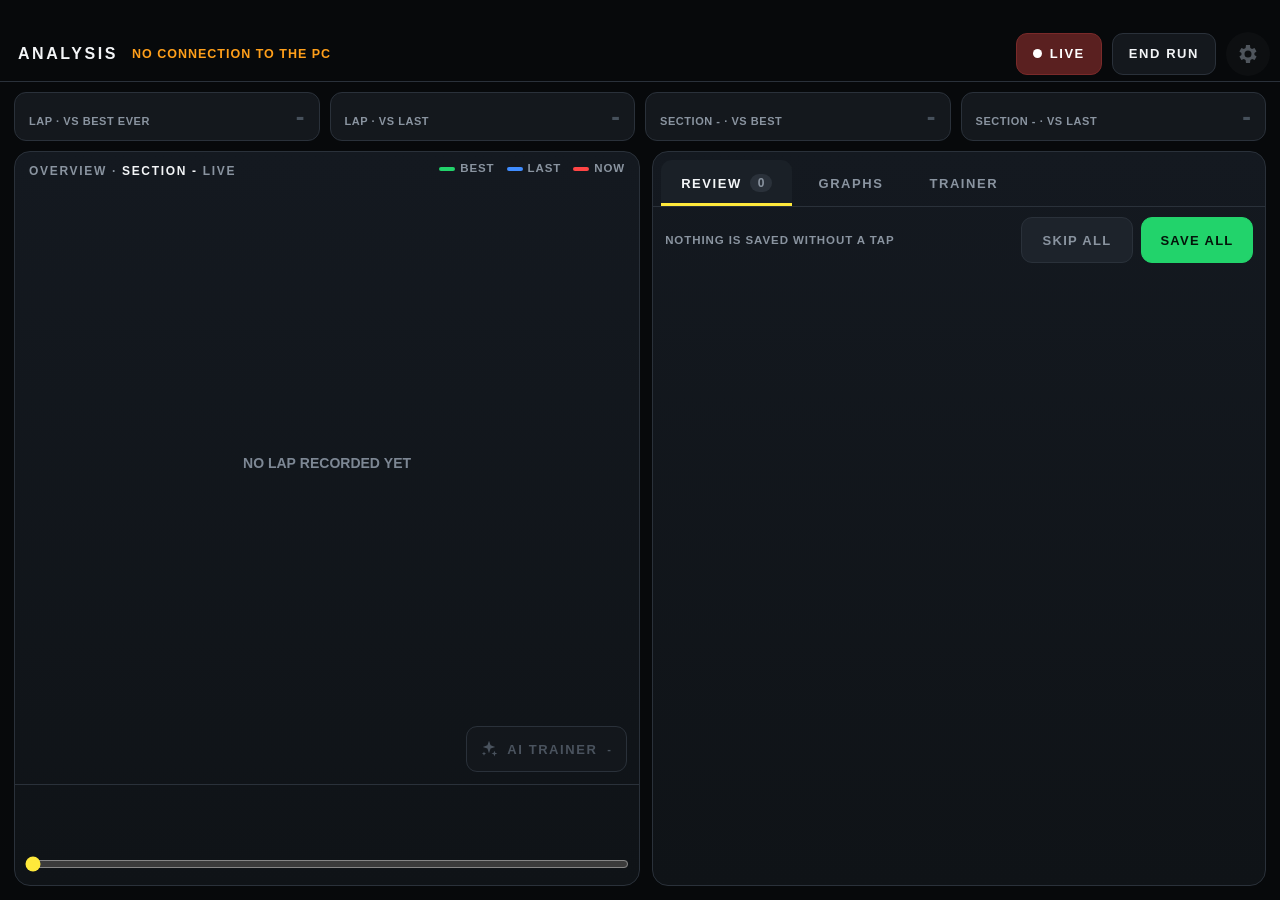
==== commit 29a54a90: "Analysis: record driving aids, graphs in scrollable pages - Recorder: every sample keeps whether TC," ====
--- a/ui/analysis.html
+++ b/ui/analysis.html
@@ -57,7 +57,7 @@
       <div class="pane trainer" id="pane-trainer" hidden></div>
       <div class="pane graphs" id="pane-graphs" hidden>
         <div class="gh"><b id="g-title">SECTION -</b><span id="g-sub">-</span></div>
-        <div class="gwrap"><canvas id="graphs"></canvas></div>
+        <div class="gbox"><div class="gwrap" id="gwrap"><div class="gpages" id="gpages"></div><canvas id="graphs"></canvas></div><div class="gdots" id="gdots"></div></div>
       </div>
     </div>
   </section>
--- a/ui/styles/analysis/standard.css
+++ b/ui/styles/analysis/standard.css
@@ -217,7 +217,16 @@
 .graphs .gh { display: flex; justify-content: space-between; align-items: baseline; padding: 2px 4px 4px; gap: 10px; }
 .graphs .gh b { font-size: 14px; font-weight: 800; letter-spacing: 0.12em; white-space: nowrap; }
 .graphs .gh span { font-size: 12px; font-weight: 700; color: var(--dim); letter-spacing: 0.06em; white-space: nowrap; overflow: hidden; text-overflow: ellipsis; }
-.graphs .gwrap { position: relative; min-height: 0; }
+/* graphs: pages of 4 panels, scrolled vertically with a snap per page; dots on the right */
+.graphs .gbox { position: relative; min-height: 0; }
+.graphs .gwrap { position: absolute; inset: 0 22px 0 0; overflow-y: auto; scroll-snap-type: y mandatory;
+  scrollbar-width: none; overscroll-behavior: contain; -webkit-overflow-scrolling: touch; }
+.graphs .gwrap::-webkit-scrollbar { display: none; }
+.graphs .gwrap canvas { top: 0; bottom: auto; height: auto; pointer-events: none; }
+.graphs .gpages > div { scroll-snap-align: start; }
+.graphs .gdots { position: absolute; right: 0; top: 50%; transform: translateY(-50%); display: flex; flex-direction: column; gap: 10px; }
+.graphs .gdots button { width: 12px; height: 12px; border-radius: 50%; background: #2a313a; padding: 0; }
+.graphs .gdots button.on { background: var(--sel); }
 
 /* ------------------------------------------------------------ review offers and end of run */
 
